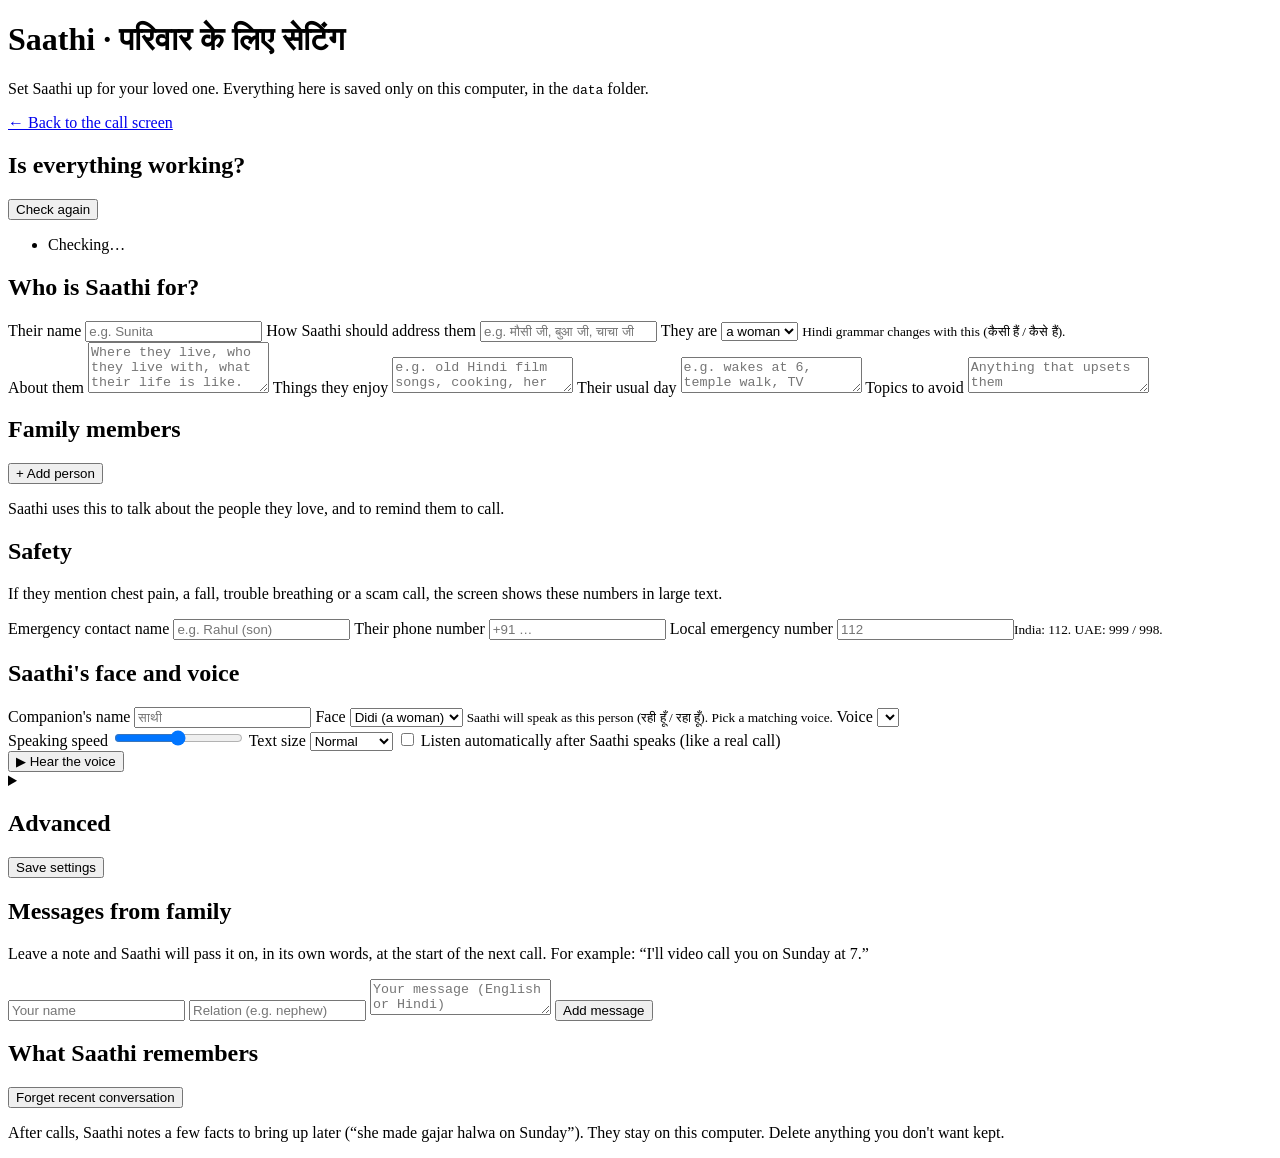
==== web/family.html @ 149a54f2 "Start Saathi: offline Hindi voice companion" ====
<!doctype html>
<html lang="en">
<head>
  <meta charset="utf-8">
  <meta name="viewport" content="width=device-width, initial-scale=1">
  <title>Saathi · Family settings</title>
  <link rel="stylesheet" href="/static/family.css">
</head>
<body>
  <header class="head">
    <div>
      <h1>Saathi <span>· परिवार के लिए सेटिंग</span></h1>
      <p>Set Saathi up for your loved one. Everything here is saved only on this computer, in the <code>data</code> folder.</p>
    </div>
    <a class="back" href="/">← Back to the call screen</a>
  </header>

  <main>
    <section class="card" id="statusCard">
      <div class="card-head"><h2>Is everything working?</h2><button type="button" class="ghost" id="refreshStatus">Check again</button></div>
      <ul class="checks" id="checks"><li>Checking…</li></ul>
    </section>

    <form id="settingsForm" autocomplete="off">
      <section class="card">
        <h2>Who is Saathi for?</h2>
        <div class="grid">
          <label>Their name <input name="profile.person_name" placeholder="e.g. Sunita"></label>
          <label>How Saathi should address them <input name="profile.address_as" lang="hi" placeholder="e.g. मौसी जी, बुआ जी, चाचा जी"></label>
          <label>They are
            <select name="profile.person_gender"><option value="female">a woman</option><option value="male">a man</option></select>
            <small>Hindi grammar changes with this (कैसी हैं / कैसे हैं).</small>
          </label>
        </div>
        <label>About them <textarea name="profile.about" rows="3" placeholder="Where they live, who they live with, what their life is like. English or Hindi both work."></textarea></label>
        <label>Things they enjoy <textarea name="profile.interests" rows="2" placeholder="e.g. old Hindi film songs, cooking, her garden, morning bhajans, cricket"></textarea></label>
        <label>Their usual day <textarea name="profile.daily_routine" rows="2" placeholder="e.g. wakes at 6, temple walk, TV serial at 9 pm"></textarea></label>
        <label>Topics to avoid <textarea name="profile.avoid_topics" rows="2" placeholder="Anything that upsets them"></textarea></label>
      </section>

      <section class="card">
        <div class="card-head"><h2>Family members</h2><button type="button" class="ghost" id="addMember">+ Add person</button></div>
        <p class="hint">Saathi uses this to talk about the people they love, and to remind them to call.</p>
        <div id="members"></div>
      </section>

      <section class="card">
        <h2>Safety</h2>
        <p class="hint">If they mention chest pain, a fall, trouble breathing or a scam call, the screen shows these numbers in large text.</p>
        <div class="grid">
          <label>Emergency contact name <input name="profile.emergency_contact_name" placeholder="e.g. Rahul (son)"></label>
          <label>Their phone number <input name="profile.emergency_contact_phone" inputmode="tel" placeholder="+91 …"></label>
          <label>Local emergency number <input name="profile.emergency_number" placeholder="112"><small>India: 112. UAE: 999 / 998.</small></label>
        </div>
      </section>

      <section class="card">
        <h2>Saathi's face and voice</h2>
        <div class="grid">
          <label>Companion's name <input name="profile.companion_name" lang="hi" placeholder="साथी"></label>
          <label>Face
            <select name="profile.avatar"><option value="didi">Didi (a woman)</option><option value="bhaiya">Bhaiya (a man)</option></select>
            <small>Saathi will speak as this person (रही हूँ / रहा हूँ). Pick a matching voice.</small>
          </label>
          <label>Voice
            <select name="config.voice" id="voiceSelect"></select>
            <small id="voiceNote"></small>
          </label>
        </div>
        <div class="grid">
          <label>Speaking speed <span class="value" id="speedValue"></span>
            <input type="range" name="config.speech_speed" min="0.6" max="1.4" step="0.05">
          </label>
          <label>Text size
            <select name="config.text_size"><option value="normal">Normal</option><option value="large">Large</option><option value="huge">Very large</option></select>
          </label>
          <label class="check"><input type="checkbox" name="config.auto_listen"> Listen automatically after Saathi speaks (like a real call)</label>
        </div>
        <div class="row">
          <button type="button" class="ghost" id="testVoice">▶ Hear the voice</button>
          <span class="hint" id="testNote"></span>
        </div>
      </section>

      <details class="card">
        <summary><h2>Advanced</h2></summary>
        <div class="grid">
          <label>Gemma model (Ollama tag)
            <input name="config.model" list="models" placeholder="gemma4:e4b">
            <datalist id="models">
              <option value="gemma4:e2b">smallest, runs on most laptops</option>
              <option value="gemma4:e4b">recommended</option>
              <option value="gemma4:12b">better Hindi, needs a 12 GB GPU</option>
              <option value="gemma3:4b">older generation</option>
            </datalist>
          </label>
          <label>Ollama address <input name="config.ollama_url"></label>
          <label>Creativity (temperature) <input type="number" name="config.temperature" min="0" max="1.5" step="0.1"></label>
          <label>Listening model (Whisper)
            <select name="config.stt_model"><option value="base">base (fastest)</option><option value="small">small (recommended)</option><option value="medium">medium (most accurate, slower)</option><option value="large-v3-turbo">large-v3-turbo (GPU)</option></select>
          </label>
          <label>Listening runs on
            <select name="config.stt_device"><option value="cpu">CPU (works everywhere)</option><option value="cuda">NVIDIA GPU (needs CUDA + cuDNN)</option></select>
          </label>
          <label>Remember things every <input type="number" name="config.memory_every_turns" min="2" max="50"> replies</label>
        </div>
      </details>

      <div class="savebar">
        <span id="saveNote" class="hint"></span>
        <button type="submit" class="primary">Save settings</button>
      </div>
    </form>

    <section class="card">
      <h2>Messages from family</h2>
      <p class="hint">Leave a note and Saathi will pass it on, in its own words, at the start of the next call. For example: “I'll video call you on Sunday at 7.”</p>
      <form class="msg-form" id="msgForm">
        <input name="from_name" placeholder="Your name" required>
        <input name="relation" placeholder="Relation (e.g. nephew)">
        <textarea name="text" rows="2" placeholder="Your message (English or Hindi)" required></textarea>
        <button type="submit" class="primary">Add message</button>
      </form>
      <ul class="list" id="messages"></ul>
    </section>

    <section class="card">
      <div class="card-head"><h2>What Saathi remembers</h2><button type="button" class="ghost danger" id="clearHistory">Forget recent conversation</button></div>
      <p class="hint">After calls, Saathi notes a few facts to bring up later (“she made gajar halwa on Sunday”). They stay on this computer. Delete anything you don't want kept.</p>
      <ul class="list" id="memories"></ul>
    </section>
  </main>

  <template id="memberRow">
    <div class="member">
      <input data-k="name" placeholder="Name">
      <input data-k="relation" placeholder="Relation (e.g. nephew)">
      <input data-k="lives_in" placeholder="Lives in (e.g. Dubai)">
      <input data-k="note" placeholder="Note (e.g. calls on Sundays)">
      <button type="button" class="icon-btn" title="Remove">✕</button>
    </div>
  </template>

  <script src="/static/family.js"></script>
</body>
</html>
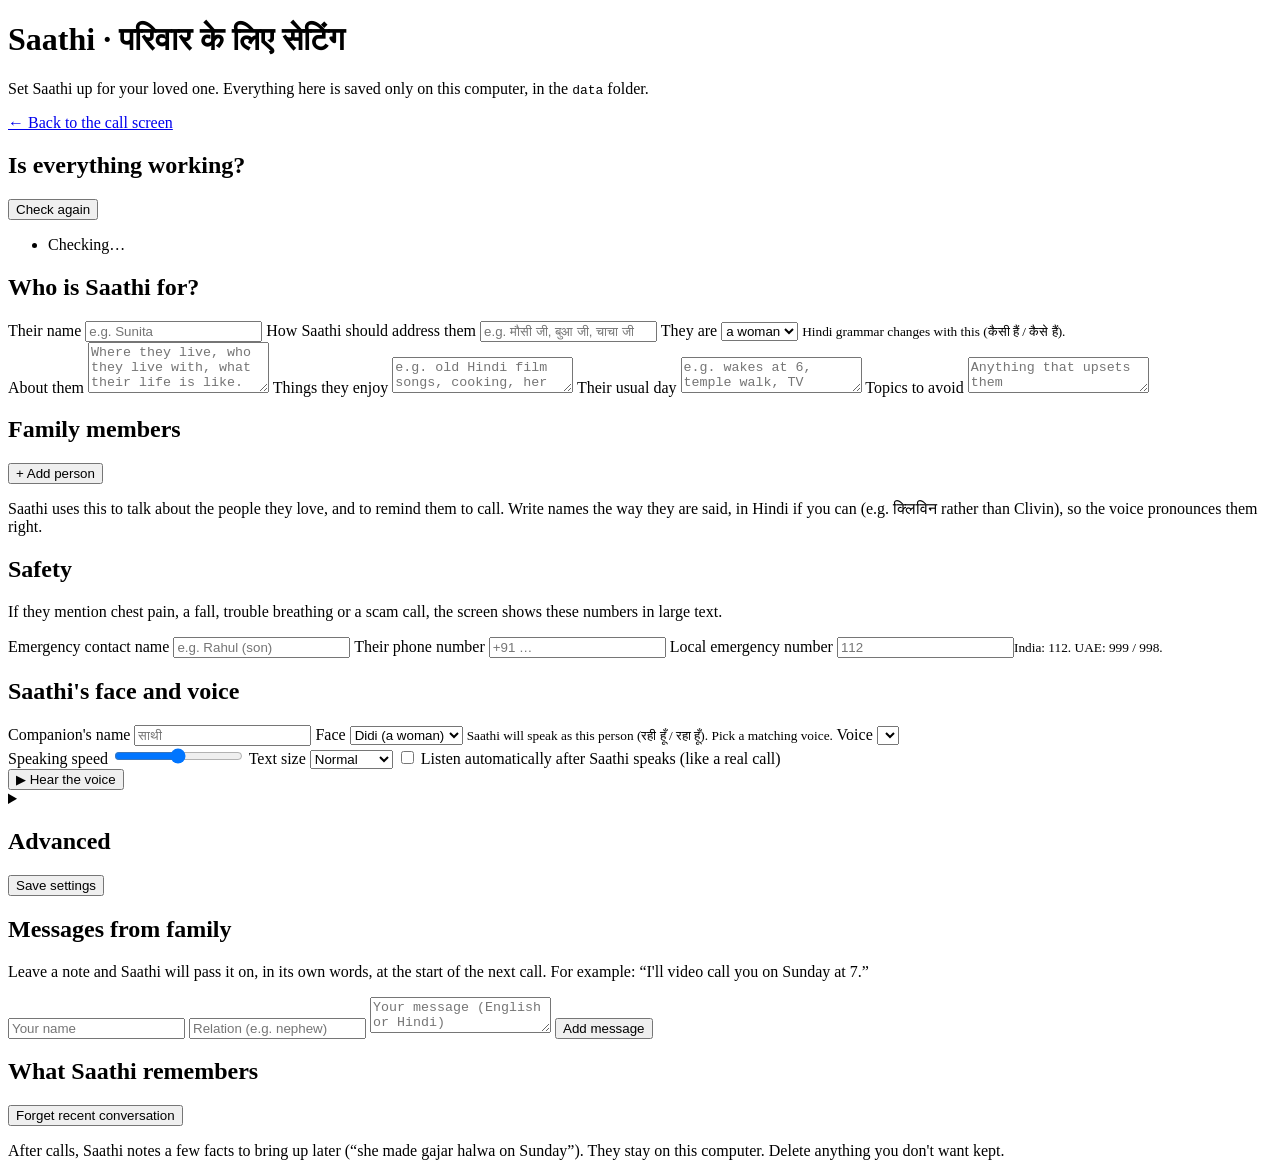
==== commit 5d26122f: "Fix what the first run with the real models found The tests passed against a fake Ollama; the first " ====
--- a/web/family.html
+++ b/web/family.html
@@ -40,7 +40,7 @@
 
       <section class="card">
         <div class="card-head"><h2>Family members</h2><button type="button" class="ghost" id="addMember">+ Add person</button></div>
-        <p class="hint">Saathi uses this to talk about the people they love, and to remind them to call.</p>
+        <p class="hint">Saathi uses this to talk about the people they love, and to remind them to call. Write names the way they are said, in Hindi if you can (e.g. <span lang="hi">क्लिविन</span> rather than Clivin), so the voice pronounces them right.</p>
         <div id="members"></div>
       </section>
 
@@ -96,6 +96,10 @@
           </label>
           <label>Ollama address <input name="config.ollama_url"></label>
           <label>Creativity (temperature) <input type="number" name="config.temperature" min="0" max="1.5" step="0.1"></label>
+          <label>Keep Gemma loaded after the call window closes
+            <input name="config.keep_alive" placeholder="30m">
+            <small>e.g. 30m, 2h, or -1 for always. While the call window is open it always stays loaded.</small>
+          </label>
           <label>Listening model (Whisper)
             <select name="config.stt_model"><option value="base">base (fastest)</option><option value="small">small (recommended)</option><option value="medium">medium (most accurate, slower)</option><option value="large-v3-turbo">large-v3-turbo (GPU)</option></select>
           </label>
@@ -133,7 +137,7 @@
 
   <template id="memberRow">
     <div class="member">
-      <input data-k="name" placeholder="Name">
+      <input data-k="name" placeholder="Name (e.g. क्लिविन)">
       <input data-k="relation" placeholder="Relation (e.g. nephew)">
       <input data-k="lives_in" placeholder="Lives in (e.g. Dubai)">
       <input data-k="note" placeholder="Note (e.g. calls on Sundays)">
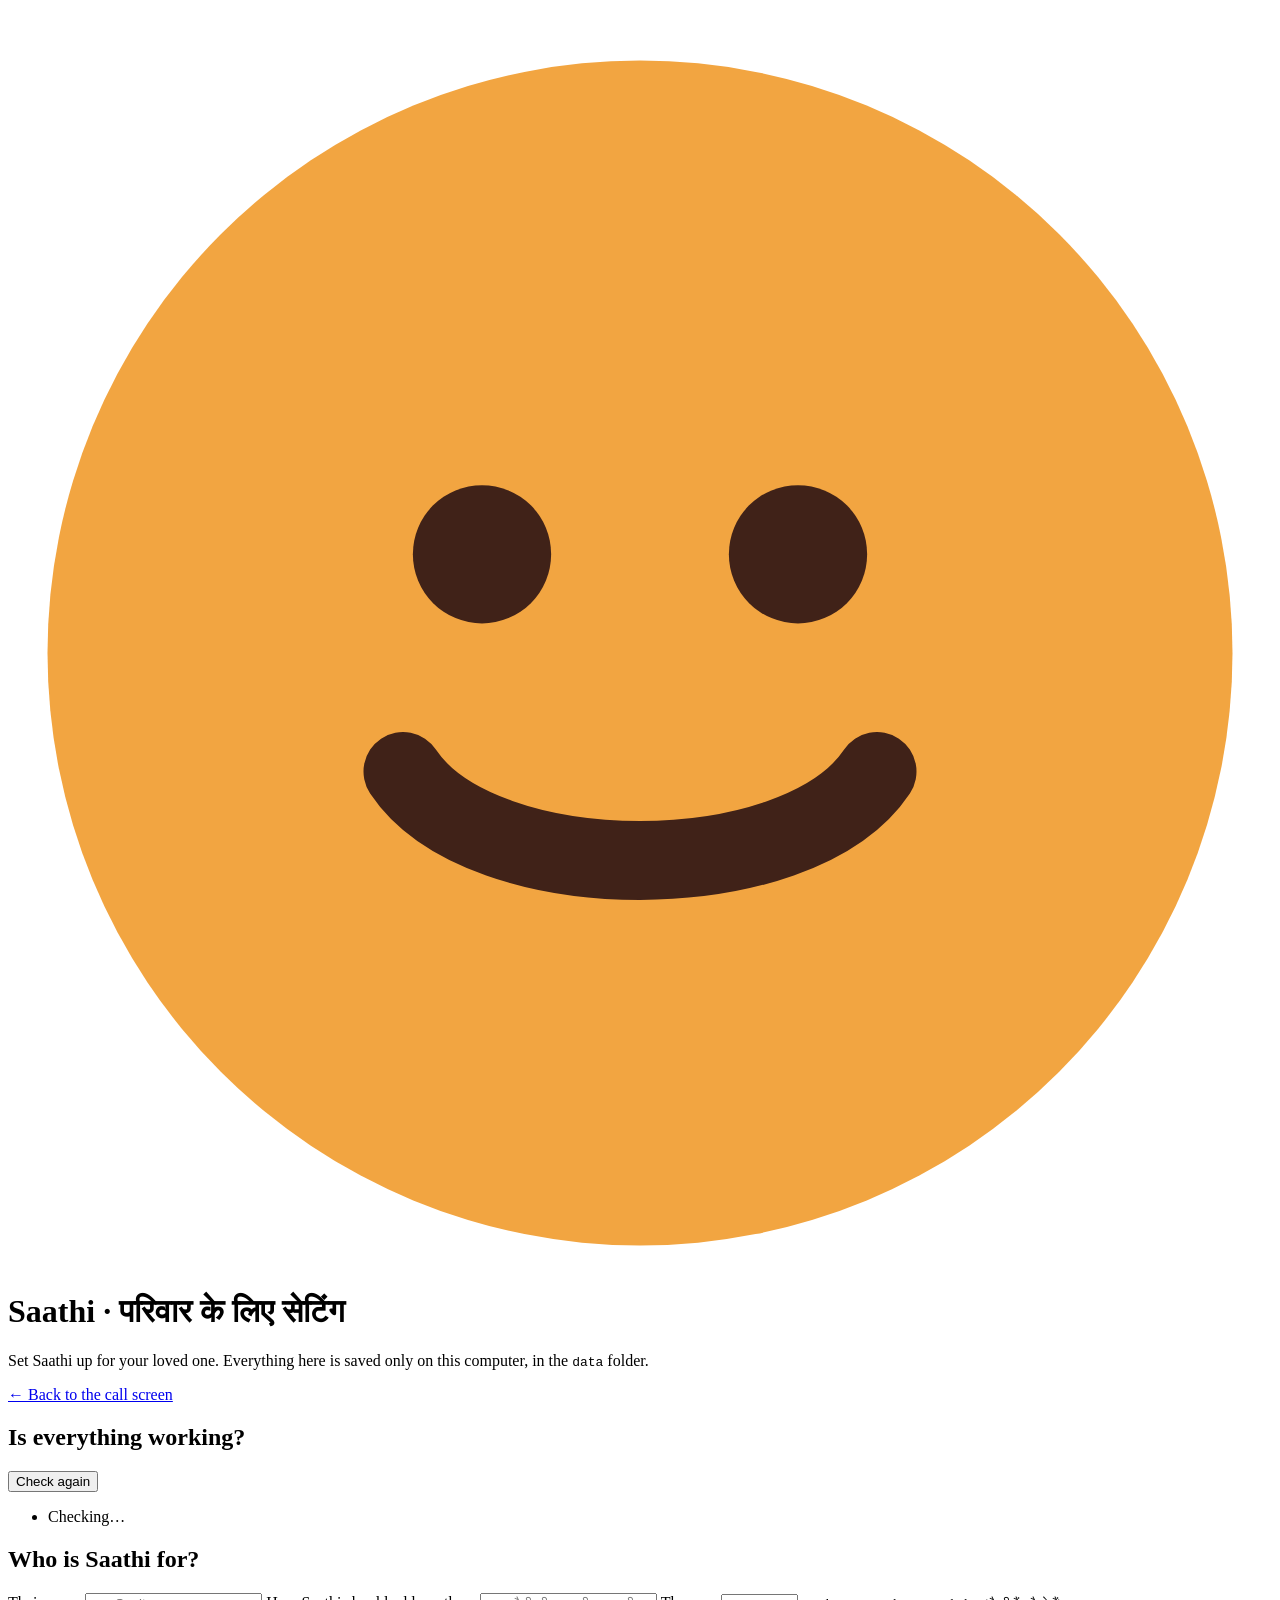
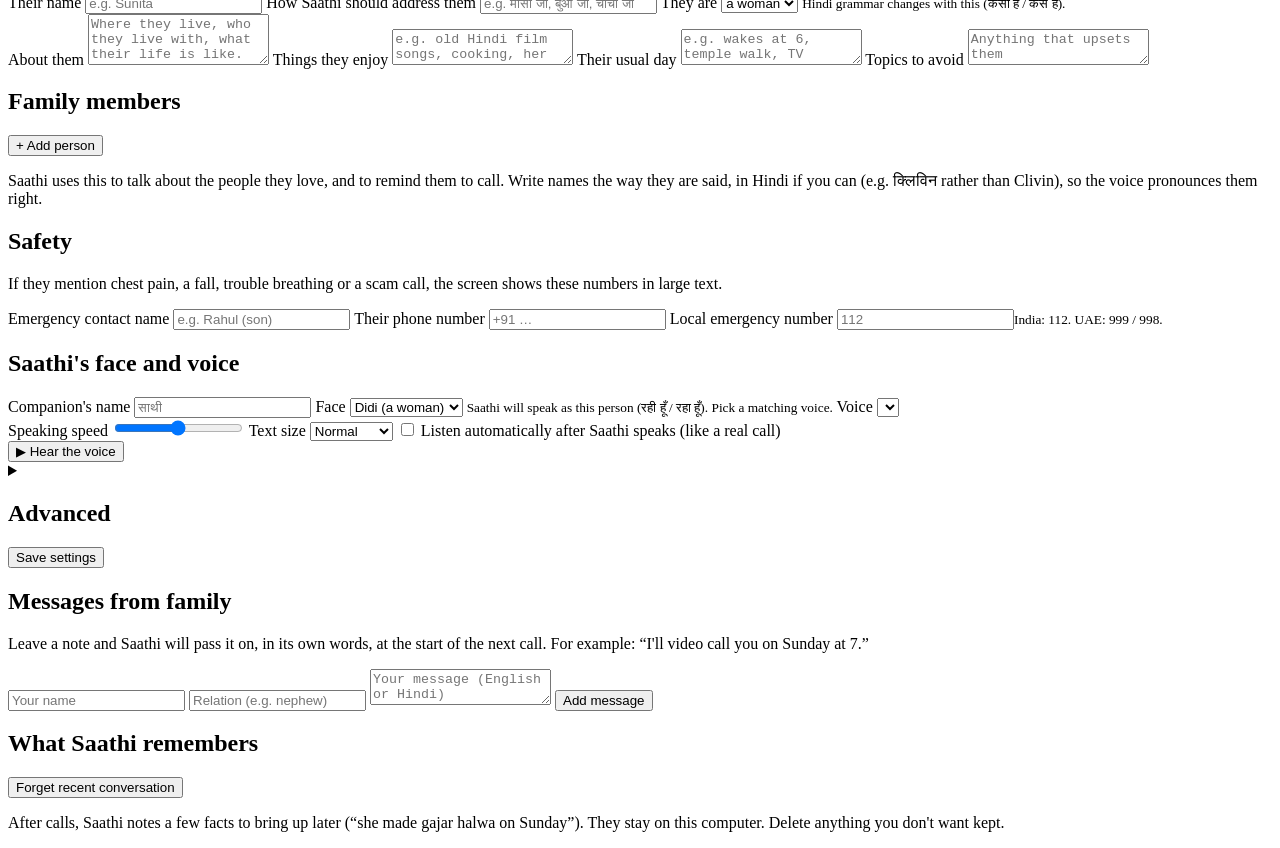
==== commit 963c0472: "Polish the call screen and family page Checked at full size in a real browser (headless Edge with a " ====
--- a/web/family.html
+++ b/web/family.html
@@ -4,12 +4,13 @@
   <meta charset="utf-8">
   <meta name="viewport" content="width=device-width, initial-scale=1">
   <title>Saathi · Family settings</title>
+  <link rel="icon" href="data:image/svg+xml,%3Csvg xmlns='http://www.w3.org/2000/svg' viewBox='0 0 64 64'%3E%3Ccircle cx='32' cy='32' r='30' fill='%23f2a541'/%3E%3Cpath d='M20 38c4 6 20 6 24 0' stroke='%23402218' stroke-width='4' fill='none' stroke-linecap='round'/%3E%3Ccircle cx='24' cy='27' r='3.5' fill='%23402218'/%3E%3Ccircle cx='40' cy='27' r='3.5' fill='%23402218'/%3E%3C/svg%3E">
   <link rel="stylesheet" href="/static/family.css">
 </head>
 <body>
   <header class="head">
     <div>
-      <h1>Saathi <span>· परिवार के लिए सेटिंग</span></h1>
+      <h1><svg class="logo" viewBox="0 0 64 64" aria-hidden="true"><circle cx="32" cy="32" r="30" fill="#f2a541"/><path d="M20 38c4 6 20 6 24 0" stroke="#402218" stroke-width="4" fill="none" stroke-linecap="round"/><circle cx="24" cy="27" r="3.5" fill="#402218"/><circle cx="40" cy="27" r="3.5" fill="#402218"/></svg> Saathi <span>· परिवार के लिए सेटिंग</span></h1>
       <p>Set Saathi up for your loved one. Everything here is saved only on this computer, in the <code>data</code> folder.</p>
     </div>
     <a class="back" href="/">← Back to the call screen</a>
@@ -88,9 +89,9 @@
           <label>Gemma model (Ollama tag)
             <input name="config.model" list="models" placeholder="gemma4:e4b">
             <datalist id="models">
-              <option value="gemma4:e2b">smallest, runs on most laptops</option>
-              <option value="gemma4:e4b">recommended</option>
-              <option value="gemma4:12b">better Hindi, needs a 12 GB GPU</option>
+              <option value="gemma4:e2b">smallest, runs on most laptops; hears and sees</option>
+              <option value="gemma4:e4b">recommended; hears and sees</option>
+              <option value="gemma4:12b">better Hindi, needs a 12 GB GPU; listening falls back to Whisper</option>
               <option value="gemma3:4b">older generation</option>
             </datalist>
           </label>
@@ -100,7 +101,11 @@
             <input name="config.keep_alive" placeholder="30m">
             <small>e.g. 30m, 2h, or -1 for always. While the call window is open it always stays loaded.</small>
           </label>
-          <label>Listening model (Whisper)
+          <label>Who listens to them
+            <select name="config.stt_engine"><option value="gemma">Gemma itself (fastest, no extra model)</option><option value="whisper">Whisper (separate speech model)</option></select>
+            <small>If Gemma can't hear (e.g. gemma4:12b has no audio input), Saathi uses Whisper.</small>
+          </label>
+          <label>Whisper model (fallback)
             <select name="config.stt_model"><option value="base">base (fastest)</option><option value="small">small (recommended)</option><option value="medium">medium (most accurate, slower)</option><option value="large-v3-turbo">large-v3-turbo (GPU)</option></select>
           </label>
           <label>Listening runs on
